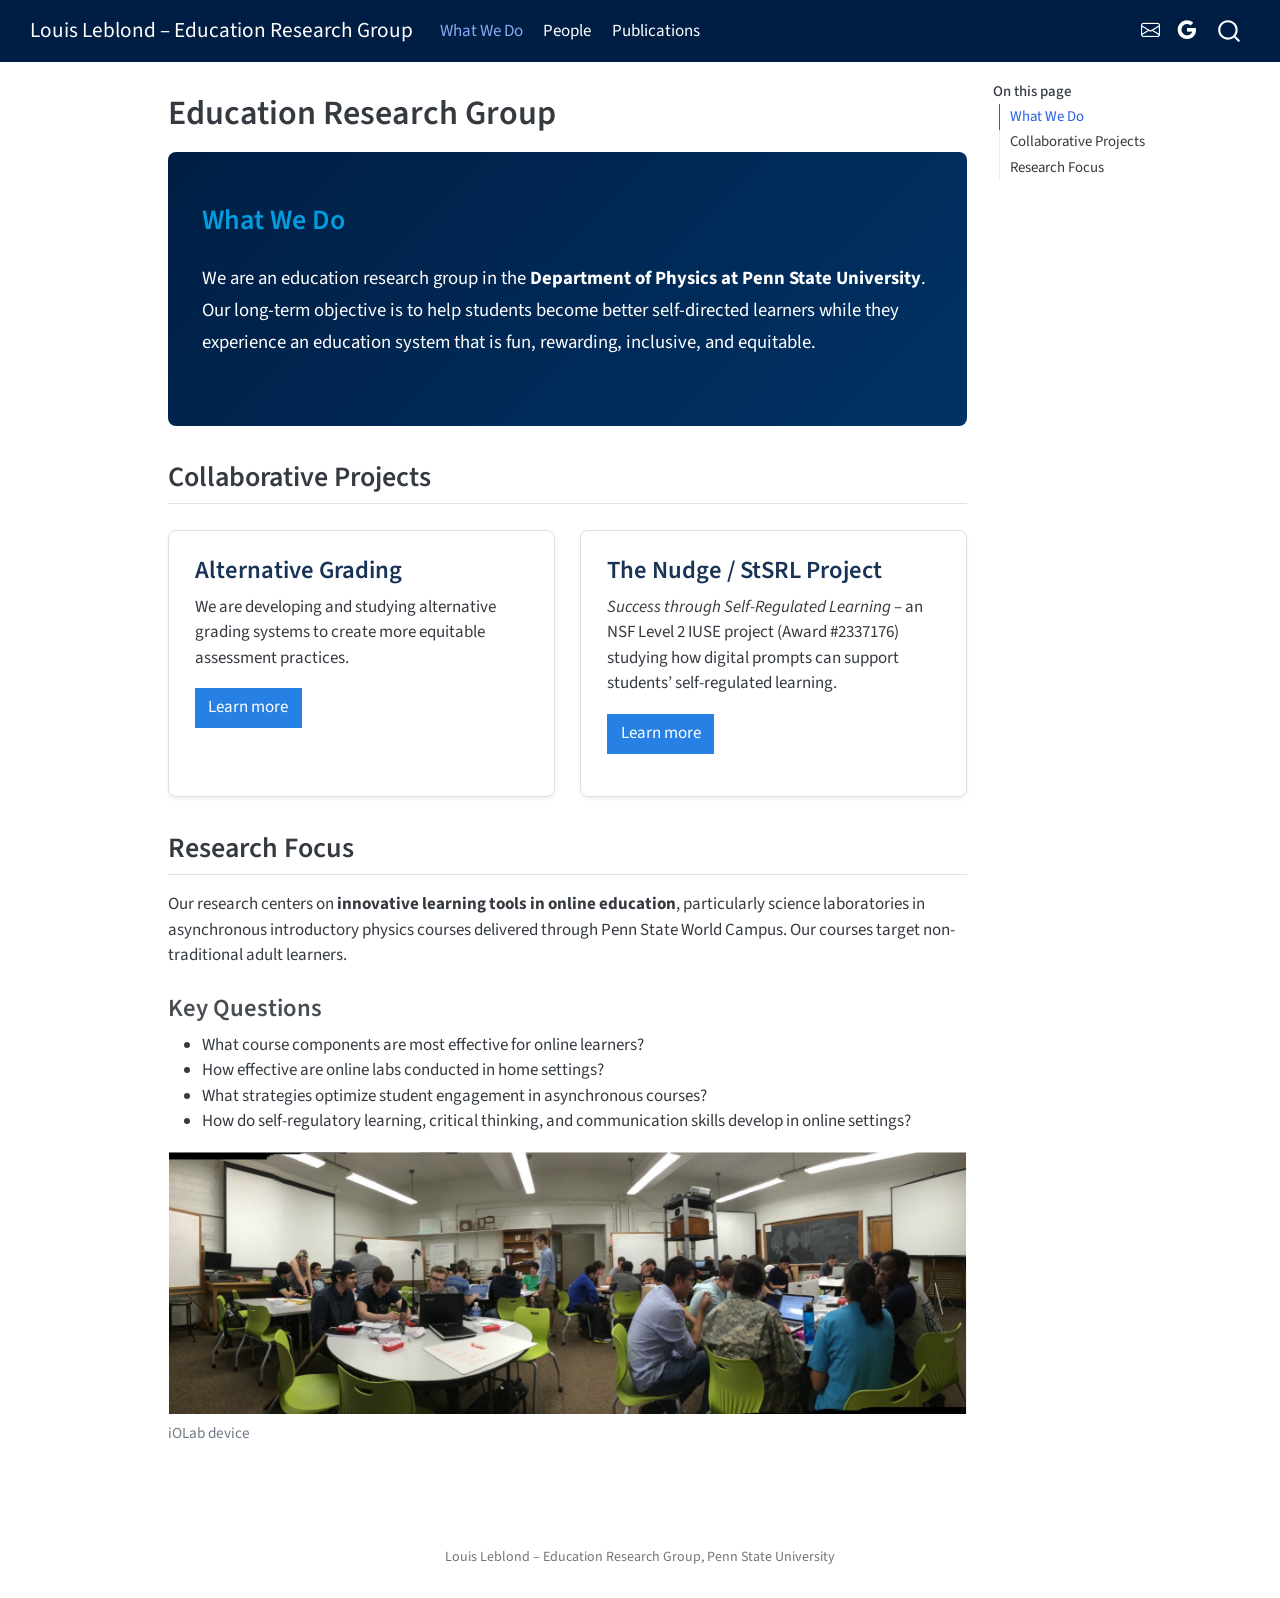
==== index.html @ f2ed0cea "Built site for gh-pages" ====
<!DOCTYPE html>
<html xmlns="http://www.w3.org/1999/xhtml" lang="en" xml:lang="en"><head>

<meta charset="utf-8">
<meta name="generator" content="quarto-1.9.38">

<meta name="viewport" content="width=device-width, initial-scale=1.0, user-scalable=yes">


<title>Louis Leblond – Education Research Group</title>
<style>
/* Default styles provided by pandoc.
** See https://pandoc.org/MANUAL.html#variables-for-html for config info.
*/
code{white-space: pre-wrap;}
span.smallcaps{font-variant: small-caps;}
div.columns{display: flex; gap: min(4vw, 1.5em);}
div.column{flex: auto; overflow-x: auto;}
div.hanging-indent{margin-left: 1.5em; text-indent: -1.5em;}
ul.task-list{list-style: none;}
ul.task-list li input[type="checkbox"] {
  width: 0.8em;
  margin: 0 0.8em 0.2em -1em; /* quarto-specific, see https://github.com/quarto-dev/quarto-cli/issues/4556 */ 
  vertical-align: middle;
}
</style>


<script src="site_libs/quarto-nav/quarto-nav.js"></script>
<script src="site_libs/quarto-nav/headroom.min.js"></script>
<script src="site_libs/clipboard/clipboard.min.js"></script>
<script src="site_libs/quarto-search/autocomplete.umd.js"></script>
<script src="site_libs/quarto-search/fuse.min.js"></script>
<script src="site_libs/quarto-search/quarto-search.js"></script>
<meta name="quarto:offset" content="./">
<script src="site_libs/quarto-html/quarto.js" type="module"></script>
<script src="site_libs/quarto-html/tabsets/tabsets.js" type="module"></script>
<script src="site_libs/quarto-html/popper.min.js"></script>
<script src="site_libs/quarto-html/tippy.umd.min.js"></script>
<script src="site_libs/quarto-html/anchor.min.js"></script>
<link href="site_libs/quarto-html/tippy.css" rel="stylesheet">
<link href="site_libs/quarto-html/quarto-syntax-highlighting-15634bcf2e68342d4ad2dfa704d543f6.css" rel="stylesheet" id="quarto-text-highlighting-styles">
<script src="site_libs/bootstrap/bootstrap.min.js"></script>
<link href="site_libs/bootstrap/bootstrap-icons.css" rel="stylesheet">
<link href="site_libs/bootstrap/bootstrap-d81e7e5f233e71a099a25832605e0fca.min.css" rel="stylesheet" append-hash="true" id="quarto-bootstrap" data-mode="light">
<script id="quarto-search-options" type="application/json">{
  "location": "navbar",
  "copy-button": false,
  "collapse-after": 3,
  "panel-placement": "end",
  "type": "overlay",
  "limit": 50,
  "keyboard-shortcut": [
    "f",
    "/",
    "s"
  ],
  "show-item-context": false,
  "language": {
    "search-no-results-text": "No results",
    "search-matching-documents-text": "matching documents",
    "search-copy-link-title": "Copy link to search",
    "search-hide-matches-text": "Hide additional matches",
    "search-more-match-text": "more match in this document",
    "search-more-matches-text": "more matches in this document",
    "search-clear-button-title": "Clear",
    "search-text-placeholder": "",
    "search-detached-cancel-button-title": "Cancel",
    "search-submit-button-title": "Submit",
    "search-label": "Search"
  }
}</script>


<link rel="stylesheet" href="styles.css">
</head>

<body class="nav-fixed quarto-light">

<div id="quarto-search-results"></div>
  <header id="quarto-header" class="headroom fixed-top">
    <nav class="navbar navbar-expand-lg " data-bs-theme="dark">
      <div class="navbar-container container-fluid">
      <div class="navbar-brand-container mx-auto">
    <a class="navbar-brand" href="./index.html">
    <span class="navbar-title">Louis Leblond – Education Research Group</span>
    </a>
  </div>
            <div id="quarto-search" class="" title="Search"></div>
          <button class="navbar-toggler" type="button" data-bs-toggle="collapse" data-bs-target="#navbarCollapse" aria-controls="navbarCollapse" role="menu" aria-expanded="false" aria-label="Toggle navigation" onclick="if (window.quartoToggleHeadroom) { window.quartoToggleHeadroom(); }">
  <span class="navbar-toggler-icon"></span>
</button>
          <div class="collapse navbar-collapse" id="navbarCollapse">
            <ul class="navbar-nav navbar-nav-scroll me-auto">
  <li class="nav-item">
    <a class="nav-link active" href="./index.html" aria-current="page"> 
<span class="menu-text">What We Do</span></a>
  </li>  
  <li class="nav-item">
    <a class="nav-link" href="./people.html"> 
<span class="menu-text">People</span></a>
  </li>  
  <li class="nav-item">
    <a class="nav-link" href="./publications.html"> 
<span class="menu-text">Publications</span></a>
  </li>  
</ul>
            <ul class="navbar-nav navbar-nav-scroll ms-auto">
  <li class="nav-item compact">
    <a class="nav-link" href="mailto:lul29@psu.edu"> <i class="bi bi-envelope" role="img" aria-label="Email">
</i> 
<span class="menu-text"></span></a>
  </li>  
  <li class="nav-item compact">
    <a class="nav-link" href="https://scholar.google.com/citations?user=bIXsdYYAAAAJ&amp;hl=en&amp;oi=ao"> <i class="bi bi-google" role="img" aria-label="Google Scholar">
</i> 
<span class="menu-text"></span></a>
  </li>  
</ul>
          </div> <!-- /navcollapse -->
            <div class="quarto-navbar-tools">
</div>
      </div> <!-- /container-fluid -->
    </nav>
</header>
<!-- content -->
<div id="quarto-content" class="quarto-container page-columns page-rows-contents page-layout-article page-navbar">
<!-- sidebar -->
<!-- margin-sidebar -->
    <div id="quarto-margin-sidebar" class="sidebar margin-sidebar">
        <nav id="TOC" role="doc-toc" class="toc-active">
    <h2 id="toc-title">On this page</h2>
   
  <ul>
  <li><a href="#what-we-do" id="toc-what-we-do" class="nav-link active" data-scroll-target="#what-we-do">What We Do</a></li>
  <li><a href="#collaborative-projects" id="toc-collaborative-projects" class="nav-link" data-scroll-target="#collaborative-projects">Collaborative Projects</a></li>
  <li><a href="#research-focus" id="toc-research-focus" class="nav-link" data-scroll-target="#research-focus">Research Focus</a>
  <ul class="collapse">
  <li><a href="#key-questions" id="toc-key-questions" class="nav-link" data-scroll-target="#key-questions">Key Questions</a></li>
  </ul></li>
  </ul>
</nav>
    </div>
<!-- main -->
<main class="content" id="quarto-document-content">

<header id="title-block-header" class="quarto-title-block default">
<div class="quarto-title">
<h1 class="title">Education Research Group</h1>
</div>



<div class="quarto-title-meta">

    
  
    
  </div>
  


</header>


<section id="what-we-do" class="level2 hero-section">
<h2 class="anchored" data-anchor-id="what-we-do">What We Do</h2>
<p>We are an education research group in the <strong>Department of Physics at Penn State University</strong>. Our long-term objective is to help students become better self-directed learners while they experience an education system that is fun, rewarding, inclusive, and equitable.</p>
</section>
<section id="collaborative-projects" class="level2">
<h2 class="anchored" data-anchor-id="collaborative-projects">Collaborative Projects</h2>
<div class="card-grid">
<section id="alternative-grading" class="level3 card">
<h3 class="anchored" data-anchor-id="alternative-grading">Alternative Grading</h3>
<p>We are developing and studying alternative grading systems to create more equitable assessment practices.</p>
<p><a href="https://sites.psu.edu/grade" class="btn btn-primary">Learn more</a></p>
</section>
<section id="the-nudge-stsrl-project" class="level3 card">
<h3 class="anchored" data-anchor-id="the-nudge-stsrl-project">The Nudge / StSRL Project</h3>
<p><em>Success through Self-Regulated Learning</em> – an NSF Level 2 IUSE project (Award #2337176) studying how digital prompts can support students’ self-regulated learning.</p>
<p><a href="https://sites.psu.edu/stsrl/" class="btn btn-primary">Learn more</a></p>
</section>
</div>
</section>
<section id="research-focus" class="level2">
<h2 class="anchored" data-anchor-id="research-focus">Research Focus</h2>
<p>Our research centers on <strong>innovative learning tools in online education</strong>, particularly science laboratories in asynchronous introductory physics courses delivered through Penn State World Campus. Our courses target non-traditional adult learners.</p>
<section id="key-questions" class="level3">
<h3 class="anchored" data-anchor-id="key-questions">Key Questions</h3>
<ul>
<li>What course components are most effective for online learners?</li>
<li>How effective are online labs conducted in home settings?</li>
<li>What strategies optimize student engagement in asynchronous courses?</li>
<li>How do self-regulatory learning, critical thinking, and communication skills develop in online settings?</li>
</ul>
<div class="quarto-figure quarto-figure-center">
<figure class="figure">
<p><img src="images/iolab.jpg" class="img-fluid figure-img"></p>
<figcaption>iOLab device</figcaption>
</figure>
</div>


</section>
</section>

</main> <!-- /main -->
<script id="quarto-html-after-body" type="application/javascript">
  window.document.addEventListener("DOMContentLoaded", function (event) {
    const icon = "";
    const anchorJS = new window.AnchorJS();
    anchorJS.options = {
      placement: 'right',
      icon: icon
    };
    anchorJS.add('.anchored');
    const isCodeAnnotation = (el) => {
      for (const clz of el.classList) {
        if (clz.startsWith('code-annotation-')) {                     
          return true;
        }
      }
      return false;
    }
    const onCopySuccess = function(e) {
      // button target
      const button = e.trigger;
      // don't keep focus
      button.blur();
      // flash "checked"
      button.classList.add('code-copy-button-checked');
      var currentTitle = button.getAttribute("title");
      button.setAttribute("title", "Copied!");
      let tooltip;
      if (window.bootstrap) {
        button.setAttribute("data-bs-toggle", "tooltip");
        button.setAttribute("data-bs-placement", "left");
        button.setAttribute("data-bs-title", "Copied!");
        tooltip = new bootstrap.Tooltip(button, 
          { trigger: "manual", 
            customClass: "code-copy-button-tooltip",
            offset: [0, -8]});
        tooltip.show();    
      }
      setTimeout(function() {
        if (tooltip) {
          tooltip.hide();
          button.removeAttribute("data-bs-title");
          button.removeAttribute("data-bs-toggle");
          button.removeAttribute("data-bs-placement");
        }
        button.setAttribute("title", currentTitle);
        button.classList.remove('code-copy-button-checked');
      }, 1000);
      // clear code selection
      e.clearSelection();
    }
    const getTextToCopy = function(trigger) {
      const outerScaffold = trigger.parentElement.cloneNode(true);
      const codeEl = outerScaffold.querySelector('code');
      for (const childEl of codeEl.children) {
        if (isCodeAnnotation(childEl)) {
          childEl.remove();
        }
      }
      return codeEl.innerText;
    }
    const clipboard = new window.ClipboardJS('.code-copy-button:not([data-in-quarto-modal])', {
      text: getTextToCopy
    });
    clipboard.on('success', onCopySuccess);
    if (window.document.getElementById('quarto-embedded-source-code-modal')) {
      const clipboardModal = new window.ClipboardJS('.code-copy-button[data-in-quarto-modal]', {
        text: getTextToCopy,
        container: window.document.getElementById('quarto-embedded-source-code-modal')
      });
      clipboardModal.on('success', onCopySuccess);
    }
      var localhostRegex = new RegExp(/^(?:http|https):\/\/localhost\:?[0-9]*\//);
      var mailtoRegex = new RegExp(/^mailto:/);
        var filterRegex = new RegExp("https:\/\/lul29\.github\.io\/");
      var isInternal = (href) => {
          return filterRegex.test(href) || localhostRegex.test(href) || mailtoRegex.test(href);
      }
      // Inspect non-navigation links and adorn them if external
     var links = window.document.querySelectorAll('a[href]:not(.nav-link):not(.navbar-brand):not(.toc-action):not(.sidebar-link):not(.sidebar-item-toggle):not(.pagination-link):not(.no-external):not([aria-hidden]):not(.dropdown-item):not(.quarto-navigation-tool):not(.about-link)');
      for (var i=0; i<links.length; i++) {
        const link = links[i];
        if (!isInternal(link.href)) {
          // undo the damage that might have been done by quarto-nav.js in the case of
          // links that we want to consider external
          if (link.dataset.originalHref !== undefined) {
            link.href = link.dataset.originalHref;
          }
        }
      }
    function tippyHover(el, contentFn, onTriggerFn, onUntriggerFn) {
      const config = {
        allowHTML: true,
        maxWidth: 500,
        delay: 100,
        arrow: false,
        appendTo: function(el) {
            return el.parentElement;
        },
        interactive: true,
        interactiveBorder: 10,
        theme: 'quarto',
        placement: 'bottom-start',
      };
      if (contentFn) {
        config.content = contentFn;
      }
      if (onTriggerFn) {
        config.onTrigger = onTriggerFn;
      }
      if (onUntriggerFn) {
        config.onUntrigger = onUntriggerFn;
      }
      window.tippy(el, config); 
    }
    const noterefs = window.document.querySelectorAll('a[role="doc-noteref"]');
    for (var i=0; i<noterefs.length; i++) {
      const ref = noterefs[i];
      tippyHover(ref, function() {
        // use id or data attribute instead here
        let href = ref.getAttribute('data-footnote-href') || ref.getAttribute('href');
        try { href = new URL(href).hash; } catch {}
        const id = href.replace(/^#\/?/, "");
        const note = window.document.getElementById(id);
        if (note) {
          return note.innerHTML;
        } else {
          return "";
        }
      });
    }
    const xrefs = window.document.querySelectorAll('a.quarto-xref');
    const processXRef = (id, note) => {
      // Strip column container classes
      const stripColumnClz = (el) => {
        el.classList.remove("page-full", "page-columns");
        if (el.children) {
          for (const child of el.children) {
            stripColumnClz(child);
          }
        }
      }
      stripColumnClz(note)
      if (id === null || id.startsWith('sec-')) {
        // Special case sections, only their first couple elements
        const container = document.createElement("div");
        if (note.children && note.children.length > 2) {
          container.appendChild(note.children[0].cloneNode(true));
          for (let i = 1; i < note.children.length; i++) {
            const child = note.children[i];
            if (child.tagName === "P" && child.innerText === "") {
              continue;
            } else {
              container.appendChild(child.cloneNode(true));
              break;
            }
          }
          if (window.Quarto?.typesetMath) {
            window.Quarto.typesetMath(container);
          }
          return container.innerHTML
        } else {
          if (window.Quarto?.typesetMath) {
            window.Quarto.typesetMath(note);
          }
          return note.innerHTML;
        }
      } else {
        // Remove any anchor links if they are present
        const anchorLink = note.querySelector('a.anchorjs-link');
        if (anchorLink) {
          anchorLink.remove();
        }
        if (window.Quarto?.typesetMath) {
          window.Quarto.typesetMath(note);
        }
        if (note.classList.contains("callout")) {
          return note.outerHTML;
        } else {
          return note.innerHTML;
        }
      }
    }
    for (var i=0; i<xrefs.length; i++) {
      const xref = xrefs[i];
      tippyHover(xref, undefined, function(instance) {
        instance.disable();
        let url = xref.getAttribute('href');
        let hash = undefined; 
        if (url.startsWith('#')) {
          hash = url;
        } else {
          try { hash = new URL(url).hash; } catch {}
        }
        if (hash) {
          const id = hash.replace(/^#\/?/, "");
          const note = window.document.getElementById(id);
          if (note !== null) {
            try {
              const html = processXRef(id, note.cloneNode(true));
              instance.setContent(html);
            } finally {
              instance.enable();
              instance.show();
            }
          } else {
            // See if we can fetch this
            fetch(url.split('#')[0])
            .then(res => res.text())
            .then(html => {
              const parser = new DOMParser();
              const htmlDoc = parser.parseFromString(html, "text/html");
              const note = htmlDoc.getElementById(id);
              if (note !== null) {
                const html = processXRef(id, note);
                instance.setContent(html);
              } 
            }).finally(() => {
              instance.enable();
              instance.show();
            });
          }
        } else {
          // See if we can fetch a full url (with no hash to target)
          // This is a special case and we should probably do some content thinning / targeting
          fetch(url)
          .then(res => res.text())
          .then(html => {
            const parser = new DOMParser();
            const htmlDoc = parser.parseFromString(html, "text/html");
            const note = htmlDoc.querySelector('main.content');
            if (note !== null) {
              // This should only happen for chapter cross references
              // (since there is no id in the URL)
              // remove the first header
              if (note.children.length > 0 && note.children[0].tagName === "HEADER") {
                note.children[0].remove();
              }
              const html = processXRef(null, note);
              instance.setContent(html);
            } 
          }).finally(() => {
            instance.enable();
            instance.show();
          });
        }
      }, function(instance) {
      });
    }
        let selectedAnnoteEl;
        const selectorForAnnotation = ( cell, annotation) => {
          let cellAttr = 'data-code-cell="' + cell + '"';
          let lineAttr = 'data-code-annotation="' +  annotation + '"';
          const selector = 'span[' + cellAttr + '][' + lineAttr + ']';
          return selector;
        }
        const selectCodeLines = (annoteEl) => {
          const doc = window.document;
          const targetCell = annoteEl.getAttribute("data-target-cell");
          const targetAnnotation = annoteEl.getAttribute("data-target-annotation");
          const annoteSpan = window.document.querySelector(selectorForAnnotation(targetCell, targetAnnotation));
          const lines = annoteSpan.getAttribute("data-code-lines").split(",");
          const lineIds = lines.map((line) => {
            return targetCell + "-" + line;
          })
          let top = null;
          let height = null;
          let parent = null;
          if (lineIds.length > 0) {
              //compute the position of the single el (top and bottom and make a div)
              const el = window.document.getElementById(lineIds[0]);
              top = el.offsetTop;
              height = el.offsetHeight;
              parent = el.parentElement.parentElement;
            if (lineIds.length > 1) {
              const lastEl = window.document.getElementById(lineIds[lineIds.length - 1]);
              const bottom = lastEl.offsetTop + lastEl.offsetHeight;
              height = bottom - top;
            }
            if (top !== null && height !== null && parent !== null) {
              // cook up a div (if necessary) and position it 
              let div = window.document.getElementById("code-annotation-line-highlight");
              if (div === null) {
                div = window.document.createElement("div");
                div.setAttribute("id", "code-annotation-line-highlight");
                div.style.position = 'absolute';
                parent.appendChild(div);
              }
              div.style.top = top - 2 + "px";
              div.style.height = height + 4 + "px";
              div.style.left = 0;
              let gutterDiv = window.document.getElementById("code-annotation-line-highlight-gutter");
              if (gutterDiv === null) {
                gutterDiv = window.document.createElement("div");
                gutterDiv.setAttribute("id", "code-annotation-line-highlight-gutter");
                gutterDiv.style.position = 'absolute';
                const codeCell = window.document.getElementById(targetCell);
                const gutter = codeCell.querySelector('.code-annotation-gutter');
                gutter.appendChild(gutterDiv);
              }
              gutterDiv.style.top = top - 2 + "px";
              gutterDiv.style.height = height + 4 + "px";
            }
            selectedAnnoteEl = annoteEl;
          }
        };
        const unselectCodeLines = () => {
          const elementsIds = ["code-annotation-line-highlight", "code-annotation-line-highlight-gutter"];
          elementsIds.forEach((elId) => {
            const div = window.document.getElementById(elId);
            if (div) {
              div.remove();
            }
          });
          selectedAnnoteEl = undefined;
        };
          // Handle positioning of the toggle
      window.addEventListener(
        "resize",
        throttle(() => {
          elRect = undefined;
          if (selectedAnnoteEl) {
            selectCodeLines(selectedAnnoteEl);
          }
        }, 10)
      );
      function throttle(fn, ms) {
      let throttle = false;
      let timer;
        return (...args) => {
          if(!throttle) { // first call gets through
              fn.apply(this, args);
              throttle = true;
          } else { // all the others get throttled
              if(timer) clearTimeout(timer); // cancel #2
              timer = setTimeout(() => {
                fn.apply(this, args);
                timer = throttle = false;
              }, ms);
          }
        };
      }
        // Attach click handler to the DT
        const annoteDls = window.document.querySelectorAll('dt[data-target-cell]');
        for (const annoteDlNode of annoteDls) {
          annoteDlNode.addEventListener('click', (event) => {
            const clickedEl = event.target;
            if (clickedEl !== selectedAnnoteEl) {
              unselectCodeLines();
              const activeEl = window.document.querySelector('dt[data-target-cell].code-annotation-active');
              if (activeEl) {
                activeEl.classList.remove('code-annotation-active');
              }
              selectCodeLines(clickedEl);
              clickedEl.classList.add('code-annotation-active');
            } else {
              // Unselect the line
              unselectCodeLines();
              clickedEl.classList.remove('code-annotation-active');
            }
          });
        }
    const findCites = (el) => {
      const parentEl = el.parentElement;
      if (parentEl) {
        const cites = parentEl.dataset.cites;
        if (cites) {
          return {
            el,
            cites: cites.split(' ')
          };
        } else {
          return findCites(el.parentElement)
        }
      } else {
        return undefined;
      }
    };
    var bibliorefs = window.document.querySelectorAll('a[role="doc-biblioref"]');
    for (var i=0; i<bibliorefs.length; i++) {
      const ref = bibliorefs[i];
      const citeInfo = findCites(ref);
      if (citeInfo) {
        tippyHover(citeInfo.el, function() {
          var popup = window.document.createElement('div');
          citeInfo.cites.forEach(function(cite) {
            var citeDiv = window.document.createElement('div');
            citeDiv.classList.add('hanging-indent');
            citeDiv.classList.add('csl-entry');
            var biblioDiv = window.document.getElementById('ref-' + cite);
            if (biblioDiv) {
              citeDiv.innerHTML = biblioDiv.innerHTML;
            }
            popup.appendChild(citeDiv);
          });
          return popup.innerHTML;
        });
      }
    }
  });
  </script>
</div> <!-- /content -->
<footer class="footer">
  <div class="nav-footer">
    <div class="nav-footer-left">
      &nbsp;
    </div>   
    <div class="nav-footer-center">
<p>Louis Leblond – Education Research Group, Penn State University</p>
</div>
    <div class="nav-footer-right">
      &nbsp;
    </div>
  </div>
</footer>




</body></html>
---- site_libs/quarto-html/tippy.css ----
.tippy-box[data-animation=fade][data-state=hidden]{opacity:0}[data-tippy-root]{max-width:calc(100vw - 10px)}.tippy-box{position:relative;background-color:#333;color:#fff;border-radius:4px;font-size:14px;line-height:1.4;white-space:normal;outline:0;transition-property:transform,visibility,opacity}.tippy-box[data-placement^=top]>.tippy-arrow{bottom:0}.tippy-box[data-placement^=top]>.tippy-arrow:before{bottom:-7px;left:0;border-width:8px 8px 0;border-top-color:initial;transform-origin:center top}.tippy-box[data-placement^=bottom]>.tippy-arrow{top:0}.tippy-box[data-placement^=bottom]>.tippy-arrow:before{top:-7px;left:0;border-width:0 8px 8px;border-bottom-color:initial;transform-origin:center bottom}.tippy-box[data-placement^=left]>.tippy-arrow{right:0}.tippy-box[data-placement^=left]>.tippy-arrow:before{border-width:8px 0 8px 8px;border-left-color:initial;right:-7px;transform-origin:center left}.tippy-box[data-placement^=right]>.tippy-arrow{left:0}.tippy-box[data-placement^=right]>.tippy-arrow:before{left:-7px;border-width:8px 8px 8px 0;border-right-color:initial;transform-origin:center right}.tippy-box[data-inertia][data-state=visible]{transition-timing-function:cubic-bezier(.54,1.5,.38,1.11)}.tippy-arrow{width:16px;height:16px;color:#333}.tippy-arrow:before{content:"";position:absolute;border-color:transparent;border-style:solid}.tippy-content{position:relative;padding:5px 9px;z-index:1}
---- site_libs/quarto-html/quarto-syntax-highlighting-15634bcf2e68342d4ad2dfa704d543f6.css ----
/* quarto syntax highlight colors */
:root {
  --quarto-hl-ot-color: #003B4F;
  --quarto-hl-at-color: #657422;
  --quarto-hl-ss-color: #20794D;
  --quarto-hl-an-color: #5E5E5E;
  --quarto-hl-fu-color: #4758AB;
  --quarto-hl-st-color: #20794D;
  --quarto-hl-cf-color: #003B4F;
  --quarto-hl-op-color: #5E5E5E;
  --quarto-hl-er-color: #AD0000;
  --quarto-hl-bn-color: #AD0000;
  --quarto-hl-al-color: #AD0000;
  --quarto-hl-va-color: #111111;
  --quarto-hl-bu-color: inherit;
  --quarto-hl-ex-color: inherit;
  --quarto-hl-pp-color: #AD0000;
  --quarto-hl-in-color: #5E5E5E;
  --quarto-hl-vs-color: #20794D;
  --quarto-hl-wa-color: #5E5E5E;
  --quarto-hl-do-color: #5E5E5E;
  --quarto-hl-im-color: #00769E;
  --quarto-hl-ch-color: #20794D;
  --quarto-hl-dt-color: #AD0000;
  --quarto-hl-fl-color: #AD0000;
  --quarto-hl-co-color: #5E5E5E;
  --quarto-hl-cv-color: #5E5E5E;
  --quarto-hl-cn-color: #8f5902;
  --quarto-hl-sc-color: #5E5E5E;
  --quarto-hl-dv-color: #AD0000;
  --quarto-hl-kw-color: #003B4F;
}

/* other quarto variables */
:root {
  --quarto-font-monospace: SFMono-Regular, Menlo, Monaco, Consolas, "Liberation Mono", "Courier New", monospace;
}

/* syntax highlight based on Pandoc's rules */
pre > code.sourceCode > span {
  color: #003B4F;
}

code.sourceCode > span {
  color: #003B4F;
}

div.sourceCode,
div.sourceCode pre.sourceCode {
  color: #003B4F;
}

/* Normal */
code span {
  color: #003B4F;
}

/* Alert */
code span.al {
  color: #AD0000;
  font-style: inherit;
}

/* Annotation */
code span.an {
  color: #5E5E5E;
  font-style: inherit;
}

/* Attribute */
code span.at {
  color: #657422;
  font-style: inherit;
}

/* BaseN */
code span.bn {
  color: #AD0000;
  font-style: inherit;
}

/* BuiltIn */
code span.bu {
  font-style: inherit;
}

/* ControlFlow */
code span.cf {
  color: #003B4F;
  font-weight: bold;
  font-style: inherit;
}

/* Char */
code span.ch {
  color: #20794D;
  font-style: inherit;
}

/* Constant */
code span.cn {
  color: #8f5902;
  font-style: inherit;
}

/* Comment */
code span.co {
  color: #5E5E5E;
  font-style: inherit;
}

/* CommentVar */
code span.cv {
  color: #5E5E5E;
  font-style: italic;
}

/* Documentation */
code span.do {
  color: #5E5E5E;
  font-style: italic;
}

/* DataType */
code span.dt {
  color: #AD0000;
  font-style: inherit;
}

/* DecVal */
code span.dv {
  color: #AD0000;
  font-style: inherit;
}

/* Error */
code span.er {
  color: #AD0000;
  font-style: inherit;
}

/* Extension */
code span.ex {
  font-style: inherit;
}

/* Float */
code span.fl {
  color: #AD0000;
  font-style: inherit;
}

/* Function */
code span.fu {
  color: #4758AB;
  font-style: inherit;
}

/* Import */
code span.im {
  color: #00769E;
  font-style: inherit;
}

/* Information */
code span.in {
  color: #5E5E5E;
  font-style: inherit;
}

/* Keyword */
code span.kw {
  color: #003B4F;
  font-weight: bold;
  font-style: inherit;
}

/* Operator */
code span.op {
  color: #5E5E5E;
  font-style: inherit;
}

/* Other */
code span.ot {
  color: #003B4F;
  font-style: inherit;
}

/* Preprocessor */
code span.pp {
  color: #AD0000;
  font-style: inherit;
}

/* SpecialChar */
code span.sc {
  color: #5E5E5E;
  font-style: inherit;
}

/* SpecialString */
code span.ss {
  color: #20794D;
  font-style: inherit;
}

/* String */
code span.st {
  color: #20794D;
  font-style: inherit;
}

/* Variable */
code span.va {
  color: #111111;
  font-style: inherit;
}

/* VerbatimString */
code span.vs {
  color: #20794D;
  font-style: inherit;
}

/* Warning */
code span.wa {
  color: #5E5E5E;
  font-style: italic;
}

.prevent-inlining {
  content: "</";
}

/*# sourceMappingURL=f23921c56f73e400b49028c9186a1aa0.css.map */
---- styles.css ----
/* Penn State brand colors */
:root {
  --psu-blue: #001E44;
  --psu-light-blue: #009CDE;
  --psu-white: #FFFFFF;
  --psu-light-gray: #F5F5F5;
}

/* Hero section on homepage */
.hero-section {
  background: linear-gradient(135deg, var(--psu-blue) 0%, #003366 100%);
  color: var(--psu-white);
  padding: 3rem 2rem;
  border-radius: 8px;
  margin-bottom: 2rem;
}

.hero-section h2 {
  color: var(--psu-light-blue);
  border-bottom: none;
  margin-top: 0;
}

.hero-section p {
  font-size: 1.1rem;
  line-height: 1.7;
}

/* Card layout for research areas and people */
.card-grid {
  display: grid;
  grid-template-columns: repeat(auto-fit, minmax(300px, 1fr));
  gap: 1.5rem;
  margin: 1.5rem 0;
}

.card {
  background: var(--psu-white);
  border: 1px solid #e0e0e0;
  border-radius: 8px;
  padding: 1.5rem;
  box-shadow: 0 2px 4px rgba(0,0,0,0.06);
  transition: box-shadow 0.2s ease;
}

.card:hover {
  box-shadow: 0 4px 12px rgba(0,0,0,0.1);
}

.card h3 {
  color: var(--psu-blue);
  margin-top: 0;
}

/* People cards */
.person-card {
  display: flex;
  gap: 1.5rem;
  align-items: flex-start;
  background: var(--psu-white);
  border: 1px solid #e0e0e0;
  border-radius: 8px;
  padding: 1.5rem;
  margin-bottom: 1rem;
  box-shadow: 0 2px 4px rgba(0,0,0,0.06);
}

/* Quarto wraps standalone images in a centered <figure> and turns the alt
   text into a <figcaption>. Neutralize that wrapper inside person cards so the
   photo behaves as a simple flex child, and hide the auto-generated caption. */
.person-card .quarto-figure,
.person-card figure,
.person-card figure > p {
  margin: 0;
  flex-shrink: 0;
}

.person-card figcaption {
  display: none;
}

.person-card img {
  width: 120px !important;
  height: 120px !important;
  max-width: none;
  border-radius: 50%;
  object-fit: cover;
  flex-shrink: 0;
}

.person-card .person-info h3 {
  margin-top: 0;
  color: var(--psu-blue);
}

.person-card .person-info p {
  margin: 0.3rem 0;
}

/* Publication list styling */
.pub-entry {
  padding: 1rem 0;
  border-bottom: 1px solid #eee;
}

.pub-entry:last-child {
  border-bottom: none;
}

.pub-entry .pub-title {
  font-weight: 600;
  color: var(--psu-blue);
}

.pub-entry .pub-authors {
  color: #555;
  font-size: 0.95rem;
}

.pub-entry .pub-venue {
  font-style: italic;
  color: #777;
}

/* Lab tables */
.lab-table {
  width: 100%;
}

.lab-table th {
  background: var(--psu-blue);
  color: var(--psu-white);
  padding: 0.75rem;
}

.lab-table td {
  padding: 0.75rem;
  border-bottom: 1px solid #eee;
}

.lab-table tr:hover {
  background: var(--psu-light-gray);
}

/* Responsive adjustments */
@media (max-width: 600px) {
  .person-card {
    flex-direction: column;
    align-items: center;
    text-align: center;
  }
}
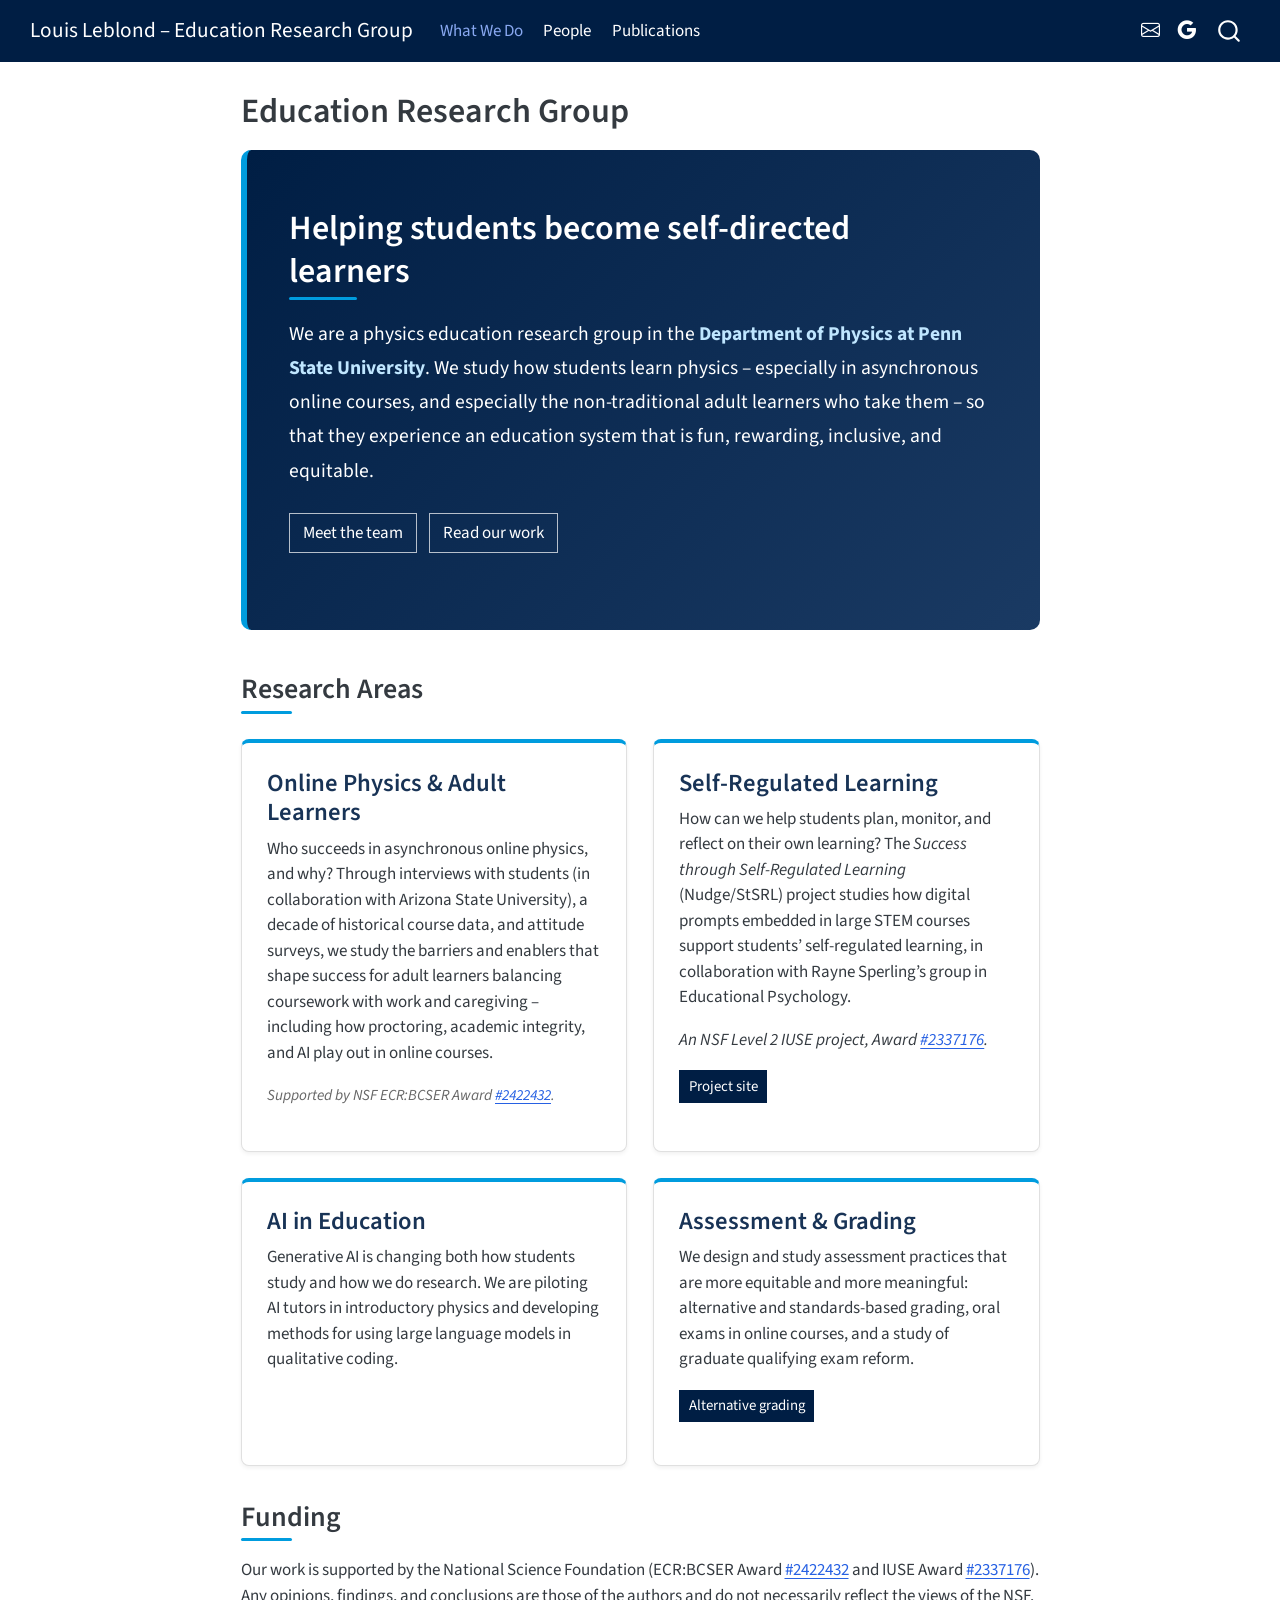
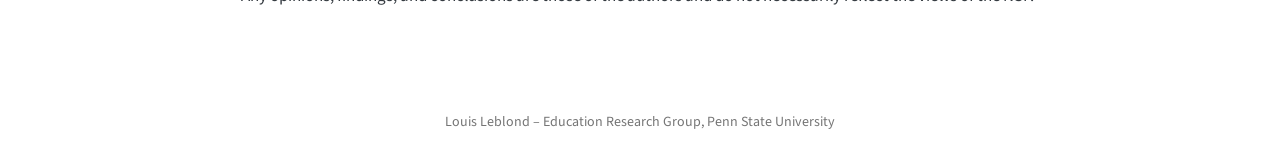
==== commit c5744452: "Publish site" ====
--- a/index.html
+++ b/index.html
@@ -2,7 +2,7 @@
 <html xmlns="http://www.w3.org/1999/xhtml" lang="en" xml:lang="en"><head>
 
 <meta charset="utf-8">
-<meta name="generator" content="quarto-1.9.38">
+<meta name="generator" content="quarto-1.10.18">
 
 <meta name="viewport" content="width=device-width, initial-scale=1.0, user-scalable=yes">
 
@@ -12,10 +12,13 @@
 /* Default styles provided by pandoc.
 ** See https://pandoc.org/MANUAL.html#variables-for-html for config info.
 */
-code{white-space: pre-wrap;}
 span.smallcaps{font-variant: small-caps;}
-div.columns{display: flex; gap: min(4vw, 1.5em);}
-div.column{flex: auto; overflow-x: auto;}
+div.columns{display: flex; gap: 1.5em;}
+div.column{flex: auto;}
+@media screen {
+div.columns{gap: min(4vw, 1.5em);}
+div.column{overflow-x: auto;}
+}
 div.hanging-indent{margin-left: 1.5em; text-indent: -1.5em;}
 ul.task-list{list-style: none;}
 ul.task-list li input[type="checkbox"] {
@@ -39,10 +42,10 @@
 <script src="site_libs/quarto-html/tippy.umd.min.js"></script>
 <script src="site_libs/quarto-html/anchor.min.js"></script>
 <link href="site_libs/quarto-html/tippy.css" rel="stylesheet">
-<link href="site_libs/quarto-html/quarto-syntax-highlighting-15634bcf2e68342d4ad2dfa704d543f6.css" rel="stylesheet" id="quarto-text-highlighting-styles">
+<link href="site_libs/quarto-html/quarto-syntax-highlighting-64a204ab8560d761af7679ceaba22944.css" rel="stylesheet" id="quarto-text-highlighting-styles">
 <script src="site_libs/bootstrap/bootstrap.min.js"></script>
 <link href="site_libs/bootstrap/bootstrap-icons.css" rel="stylesheet">
-<link href="site_libs/bootstrap/bootstrap-d81e7e5f233e71a099a25832605e0fca.min.css" rel="stylesheet" append-hash="true" id="quarto-bootstrap" data-mode="light">
+<link href="site_libs/bootstrap/bootstrap-23dbf0f7964f2a968210c3f051382db4.min.css" rel="stylesheet" append-hash="true" id="quarto-bootstrap" data-mode="light">
 <script id="quarto-search-options" type="application/json">{
   "location": "navbar",
   "copy-button": false,
@@ -75,7 +78,7 @@
 <link rel="stylesheet" href="styles.css">
 </head>
 
-<body class="nav-fixed quarto-light">
+<body class="nav-fixed fullcontent quarto-light">
 
 <div id="quarto-search-results"></div>
   <header id="quarto-header" class="headroom fixed-top">
@@ -112,7 +115,7 @@
 <span class="menu-text"></span></a>
   </li>  
   <li class="nav-item compact">
-    <a class="nav-link" href="https://scholar.google.com/citations?user=bIXsdYYAAAAJ&amp;hl=en&amp;oi=ao"> <i class="bi bi-google" role="img" aria-label="Google Scholar">
+    <a class="nav-link" href="https://scholar.google.com/citations?hl=en&amp;user=bIXsdYYAAAAJ&amp;view_op=list_works&amp;sortby=pubdate"> <i class="bi bi-google" role="img" aria-label="Google Scholar">
 </i> 
 <span class="menu-text"></span></a>
   </li>  
@@ -127,20 +130,7 @@
 <div id="quarto-content" class="quarto-container page-columns page-rows-contents page-layout-article page-navbar">
 <!-- sidebar -->
 <!-- margin-sidebar -->
-    <div id="quarto-margin-sidebar" class="sidebar margin-sidebar">
-        <nav id="TOC" role="doc-toc" class="toc-active">
-    <h2 id="toc-title">On this page</h2>
-   
-  <ul>
-  <li><a href="#what-we-do" id="toc-what-we-do" class="nav-link active" data-scroll-target="#what-we-do">What We Do</a></li>
-  <li><a href="#collaborative-projects" id="toc-collaborative-projects" class="nav-link" data-scroll-target="#collaborative-projects">Collaborative Projects</a></li>
-  <li><a href="#research-focus" id="toc-research-focus" class="nav-link" data-scroll-target="#research-focus">Research Focus</a>
-  <ul class="collapse">
-  <li><a href="#key-questions" id="toc-key-questions" class="nav-link" data-scroll-target="#key-questions">Key Questions</a></li>
-  </ul></li>
-  </ul>
-</nav>
-    </div>
+    
 <!-- main -->
 <main class="content" id="quarto-document-content">
 
@@ -163,45 +153,41 @@
 </header>
 
 
-<section id="what-we-do" class="level2 hero-section">
-<h2 class="anchored" data-anchor-id="what-we-do">What We Do</h2>
-<p>We are an education research group in the <strong>Department of Physics at Penn State University</strong>. Our long-term objective is to help students become better self-directed learners while they experience an education system that is fun, rewarding, inclusive, and equitable.</p>
+<section id="helping-students-become-self-directed-learners" class="level2 hero-section">
+<h2 class="anchored" data-anchor-id="helping-students-become-self-directed-learners">Helping students become self-directed learners</h2>
+<p>We are a physics education research group in the <strong>Department of Physics at Penn State University</strong>. We study how students learn physics – especially in asynchronous online courses, and especially the non-traditional adult learners who take them – so that they experience an education system that is fun, rewarding, inclusive, and equitable.</p>
+<p><a href="./people.html" class="btn hero-btn">Meet the team</a> <a href="./publications.html" class="btn hero-btn">Read our work</a></p>
 </section>
-<section id="collaborative-projects" class="level2">
-<h2 class="anchored" data-anchor-id="collaborative-projects">Collaborative Projects</h2>
+<section id="research-areas" class="level2">
+<h2 class="anchored" data-anchor-id="research-areas">Research Areas</h2>
 <div class="card-grid">
-<section id="alternative-grading" class="level3 card">
-<h3 class="anchored" data-anchor-id="alternative-grading">Alternative Grading</h3>
-<p>We are developing and studying alternative grading systems to create more equitable assessment practices.</p>
-<p><a href="https://sites.psu.edu/grade" class="btn btn-primary">Learn more</a></p>
+<section id="online-physics-adult-learners" class="level3 card">
+<h3 class="anchored" data-anchor-id="online-physics-adult-learners">Online Physics &amp; Adult Learners</h3>
+<p>Who succeeds in asynchronous online physics, and why? Through interviews with students (in collaboration with Arizona State University), a decade of historical course data, and attitude surveys, we study the barriers and enablers that shape success for adult learners balancing coursework with work and caregiving – including how proctoring, academic integrity, and AI play out in online courses.</p>
+<p><em>Supported by NSF ECR:BCSER Award <a href="https://www.nsf.gov/awardsearch/show-award/?AWD_ID=2422432">#2422432</a>.</em></p>
 </section>
-<section id="the-nudge-stsrl-project" class="level3 card">
-<h3 class="anchored" data-anchor-id="the-nudge-stsrl-project">The Nudge / StSRL Project</h3>
-<p><em>Success through Self-Regulated Learning</em> – an NSF Level 2 IUSE project (Award #2337176) studying how digital prompts can support students’ self-regulated learning.</p>
-<p><a href="https://sites.psu.edu/stsrl/" class="btn btn-primary">Learn more</a></p>
+<section id="self-regulated-learning" class="level3 card">
+<h3 class="anchored" data-anchor-id="self-regulated-learning">Self-Regulated Learning</h3>
+<p>How can we help students plan, monitor, and reflect on their own learning? The <em>Success through Self-Regulated Learning</em> (Nudge/StSRL) project studies how digital prompts embedded in large STEM courses support students’ self-regulated learning, in collaboration with Rayne Sperling’s group in Educational Psychology.</p>
+<p><em>An NSF Level 2 IUSE project, Award <a href="https://www.nsf.gov/awardsearch/show-award/?AWD_ID=2337176">#2337176</a>.</em></p>
+<p><a href="https://sites.psu.edu/stsrl/" class="btn btn-primary btn-sm">Project site</a></p>
+</section>
+<section id="ai-in-education" class="level3 card">
+<h3 class="anchored" data-anchor-id="ai-in-education">AI in Education</h3>
+<p>Generative AI is changing both how students study and how we do research. We are piloting AI tutors in introductory physics and developing methods for using large language models in qualitative coding.</p>
+</section>
+<section id="assessment-grading" class="level3 card">
+<h3 class="anchored" data-anchor-id="assessment-grading">Assessment &amp; Grading</h3>
+<p>We design and study assessment practices that are more equitable and more meaningful: alternative and standards-based grading, oral exams in online courses, and a study of graduate qualifying exam reform.</p>
+<p><a href="https://sites.psu.edu/grade" class="btn btn-primary btn-sm">Alternative grading</a></p>
 </section>
 </div>
 </section>
-<section id="research-focus" class="level2">
-<h2 class="anchored" data-anchor-id="research-focus">Research Focus</h2>
-<p>Our research centers on <strong>innovative learning tools in online education</strong>, particularly science laboratories in asynchronous introductory physics courses delivered through Penn State World Campus. Our courses target non-traditional adult learners.</p>
-<section id="key-questions" class="level3">
-<h3 class="anchored" data-anchor-id="key-questions">Key Questions</h3>
-<ul>
-<li>What course components are most effective for online learners?</li>
-<li>How effective are online labs conducted in home settings?</li>
-<li>What strategies optimize student engagement in asynchronous courses?</li>
-<li>How do self-regulatory learning, critical thinking, and communication skills develop in online settings?</li>
-</ul>
-<div class="quarto-figure quarto-figure-center">
-<figure class="figure">
-<p><img src="images/iolab.jpg" class="img-fluid figure-img"></p>
-<figcaption>iOLab device</figcaption>
-</figure>
-</div>
-
-
-</section>
+<section id="funding" class="level2">
+<h2 class="anchored" data-anchor-id="funding">Funding</h2>
+<p>Our work is supported by the National Science Foundation (ECR:BCSER Award <a href="https://www.nsf.gov/awardsearch/show-award/?AWD_ID=2422432">#2422432</a> and IUSE Award <a href="https://www.nsf.gov/awardsearch/show-award/?AWD_ID=2337176">#2337176</a>). Any opinions, findings, and conclusions are those of the authors and do not necessarily reflect the views of the NSF.</p>
+
+
 </section>
 
 </main> <!-- /main -->
--- a/site_libs/quarto-html/quarto-syntax-highlighting-64a204ab8560d761af7679ceaba22944.css
+++ b/site_libs/quarto-html/quarto-syntax-highlighting-64a204ab8560d761af7679ceaba22944.css
@@ -0,0 +1,236 @@
+/* quarto syntax highlight colors */
+:root {
+  --quarto-hl-ot-color: #003B4F;
+  --quarto-hl-at-color: #657422;
+  --quarto-hl-ss-color: #20794D;
+  --quarto-hl-an-color: #5E5E5E;
+  --quarto-hl-fu-color: #4758AB;
+  --quarto-hl-st-color: #20794D;
+  --quarto-hl-cf-color: #003B4F;
+  --quarto-hl-op-color: #5E5E5E;
+  --quarto-hl-er-color: #AD0000;
+  --quarto-hl-bn-color: #AD0000;
+  --quarto-hl-al-color: #AD0000;
+  --quarto-hl-va-color: #111111;
+  --quarto-hl-bu-color: inherit;
+  --quarto-hl-ex-color: inherit;
+  --quarto-hl-pp-color: #AD0000;
+  --quarto-hl-in-color: #5E5E5E;
+  --quarto-hl-vs-color: #20794D;
+  --quarto-hl-wa-color: #5E5E5E;
+  --quarto-hl-do-color: #5E5E5E;
+  --quarto-hl-im-color: #00769E;
+  --quarto-hl-ch-color: #20794D;
+  --quarto-hl-dt-color: #AD0000;
+  --quarto-hl-fl-color: #AD0000;
+  --quarto-hl-co-color: #5E5E5E;
+  --quarto-hl-cv-color: #5E5E5E;
+  --quarto-hl-cn-color: #8f5902;
+  --quarto-hl-sc-color: #5E5E5E;
+  --quarto-hl-dv-color: #AD0000;
+  --quarto-hl-kw-color: #003B4F;
+}
+
+/* other quarto variables */
+:root {
+  --quarto-font-monospace: SFMono-Regular, Menlo, Monaco, Consolas, "Liberation Mono", "Courier New", monospace;
+}
+
+/* syntax highlight based on Pandoc's rules */
+pre > code.sourceCode > span {
+  color: #003B4F;
+}
+
+code.sourceCode > span {
+  color: #003B4F;
+}
+
+div.sourceCode,
+div.sourceCode pre.sourceCode {
+  color: #003B4F;
+}
+
+/* Normal */
+code span {
+  color: #003B4F;
+}
+
+/* Alert */
+code span.al {
+  color: #AD0000;
+  font-style: inherit;
+}
+
+/* Annotation */
+code span.an {
+  color: #5E5E5E;
+  font-style: inherit;
+}
+
+/* Attribute */
+code span.at {
+  color: #657422;
+  font-style: inherit;
+}
+
+/* BaseN */
+code span.bn {
+  color: #AD0000;
+  font-style: inherit;
+}
+
+/* BuiltIn */
+code span.bu {
+  font-style: inherit;
+}
+
+/* ControlFlow */
+code span.cf {
+  color: #003B4F;
+  font-weight: bold;
+  font-style: inherit;
+}
+
+/* Char */
+code span.ch {
+  color: #20794D;
+  font-style: inherit;
+}
+
+/* Constant */
+code span.cn {
+  color: #8f5902;
+  font-style: inherit;
+}
+
+/* Comment */
+code span.co {
+  color: #5E5E5E;
+  font-style: inherit;
+}
+
+/* CommentVar */
+code span.cv {
+  color: #5E5E5E;
+  font-style: italic;
+}
+
+/* Documentation */
+code span.do {
+  color: #5E5E5E;
+  font-style: italic;
+}
+
+/* DataType */
+code span.dt {
+  color: #AD0000;
+  font-style: inherit;
+}
+
+/* DecVal */
+code span.dv {
+  color: #AD0000;
+  font-style: inherit;
+}
+
+/* Error */
+code span.er {
+  color: #AD0000;
+  font-style: inherit;
+}
+
+/* Extension */
+code span.ex {
+  font-style: inherit;
+}
+
+/* Float */
+code span.fl {
+  color: #AD0000;
+  font-style: inherit;
+}
+
+/* Function */
+code span.fu {
+  color: #4758AB;
+  font-style: inherit;
+}
+
+/* Import */
+code span.im {
+  color: #00769E;
+  font-style: inherit;
+}
+
+/* Information */
+code span.in {
+  color: #5E5E5E;
+  font-style: inherit;
+}
+
+/* Keyword */
+code span.kw {
+  color: #003B4F;
+  font-weight: bold;
+  font-style: inherit;
+}
+
+/* Operator */
+code span.op {
+  color: #5E5E5E;
+  font-style: inherit;
+}
+
+/* Other */
+code span.ot {
+  color: #003B4F;
+  font-style: inherit;
+}
+
+/* Preprocessor */
+code span.pp {
+  color: #AD0000;
+  font-style: inherit;
+}
+
+/* SpecialChar */
+code span.sc {
+  color: #5E5E5E;
+  font-style: inherit;
+}
+
+/* SpecialString */
+code span.ss {
+  color: #20794D;
+  font-style: inherit;
+}
+
+/* String */
+code span.st {
+  color: #20794D;
+  font-style: inherit;
+}
+
+/* Variable */
+code span.va {
+  color: #111111;
+  font-style: inherit;
+}
+
+/* VerbatimString */
+code span.vs {
+  color: #20794D;
+  font-style: inherit;
+}
+
+/* Warning */
+code span.wa {
+  color: #5E5E5E;
+  font-style: italic;
+}
+
+.prevent-inlining {
+  content: "</";
+}
+
+/*# sourceMappingURL=9d8d5bb603a83b8298b89080a598c93b.css.map */
--- a/styles.css
+++ b/styles.css
@@ -6,24 +6,78 @@
   --psu-light-gray: #F5F5F5;
 }
 
+/* Section headings: accent underline instead of full-width rule */
+h2 {
+  border-bottom: none;
+  padding-bottom: 0.4rem;
+  position: relative;
+}
+
+h2::after {
+  content: "";
+  position: absolute;
+  left: 0;
+  bottom: 0;
+  width: 3rem;
+  height: 3px;
+  background: var(--psu-light-blue);
+  border-radius: 2px;
+}
+
 /* Hero section on homepage */
 .hero-section {
-  background: linear-gradient(135deg, var(--psu-blue) 0%, #003366 100%);
-  color: var(--psu-white);
-  padding: 3rem 2rem;
-  border-radius: 8px;
-  margin-bottom: 2rem;
+  background: linear-gradient(135deg, var(--psu-blue) 0%, #1a3a63 100%);
+  color: var(--psu-white);
+  padding: 3.5rem 2.5rem;
+  border-radius: 10px;
+  margin-bottom: 2.5rem;
+  border-left: 6px solid var(--psu-light-blue);
 }
 
 .hero-section h2 {
-  color: var(--psu-light-blue);
+  color: var(--psu-white);
+  font-size: 2rem;
   border-bottom: none;
   margin-top: 0;
 }
 
+.hero-section h2::after {
+  background: var(--psu-light-blue);
+  width: 4rem;
+}
+
 .hero-section p {
-  font-size: 1.1rem;
-  line-height: 1.7;
+  font-size: 1.15rem;
+  line-height: 1.75;
+  max-width: 46rem;
+}
+
+.hero-section strong {
+  color: #bfe6ff;
+}
+
+.hero-btn {
+  color: var(--psu-white);
+  border: 1.5px solid rgba(255, 255, 255, 0.7);
+  margin-right: 0.5rem;
+  margin-top: 0.5rem;
+}
+
+.hero-btn:hover {
+  background: var(--psu-white);
+  color: var(--psu-blue);
+  border-color: var(--psu-white);
+}
+
+/* PSU-blue buttons */
+.btn-primary {
+  background-color: var(--psu-blue);
+  border-color: var(--psu-blue);
+}
+
+.btn-primary:hover {
+  background-color: var(--psu-light-blue);
+  border-color: var(--psu-light-blue);
 }
 
 /* Card layout for research areas and people */
@@ -37,19 +91,26 @@
 .card {
   background: var(--psu-white);
   border: 1px solid #e0e0e0;
+  border-top: 4px solid var(--psu-light-blue);
   border-radius: 8px;
   padding: 1.5rem;
   box-shadow: 0 2px 4px rgba(0,0,0,0.06);
-  transition: box-shadow 0.2s ease;
+  transition: box-shadow 0.2s ease, transform 0.2s ease;
 }
 
 .card:hover {
-  box-shadow: 0 4px 12px rgba(0,0,0,0.1);
+  box-shadow: 0 6px 16px rgba(0,0,0,0.12);
+  transform: translateY(-2px);
 }
 
 .card h3 {
   color: var(--psu-blue);
   margin-top: 0;
+}
+
+.card p:last-of-type em {
+  color: #666;
+  font-size: 0.9rem;
 }
 
 /* People cards */
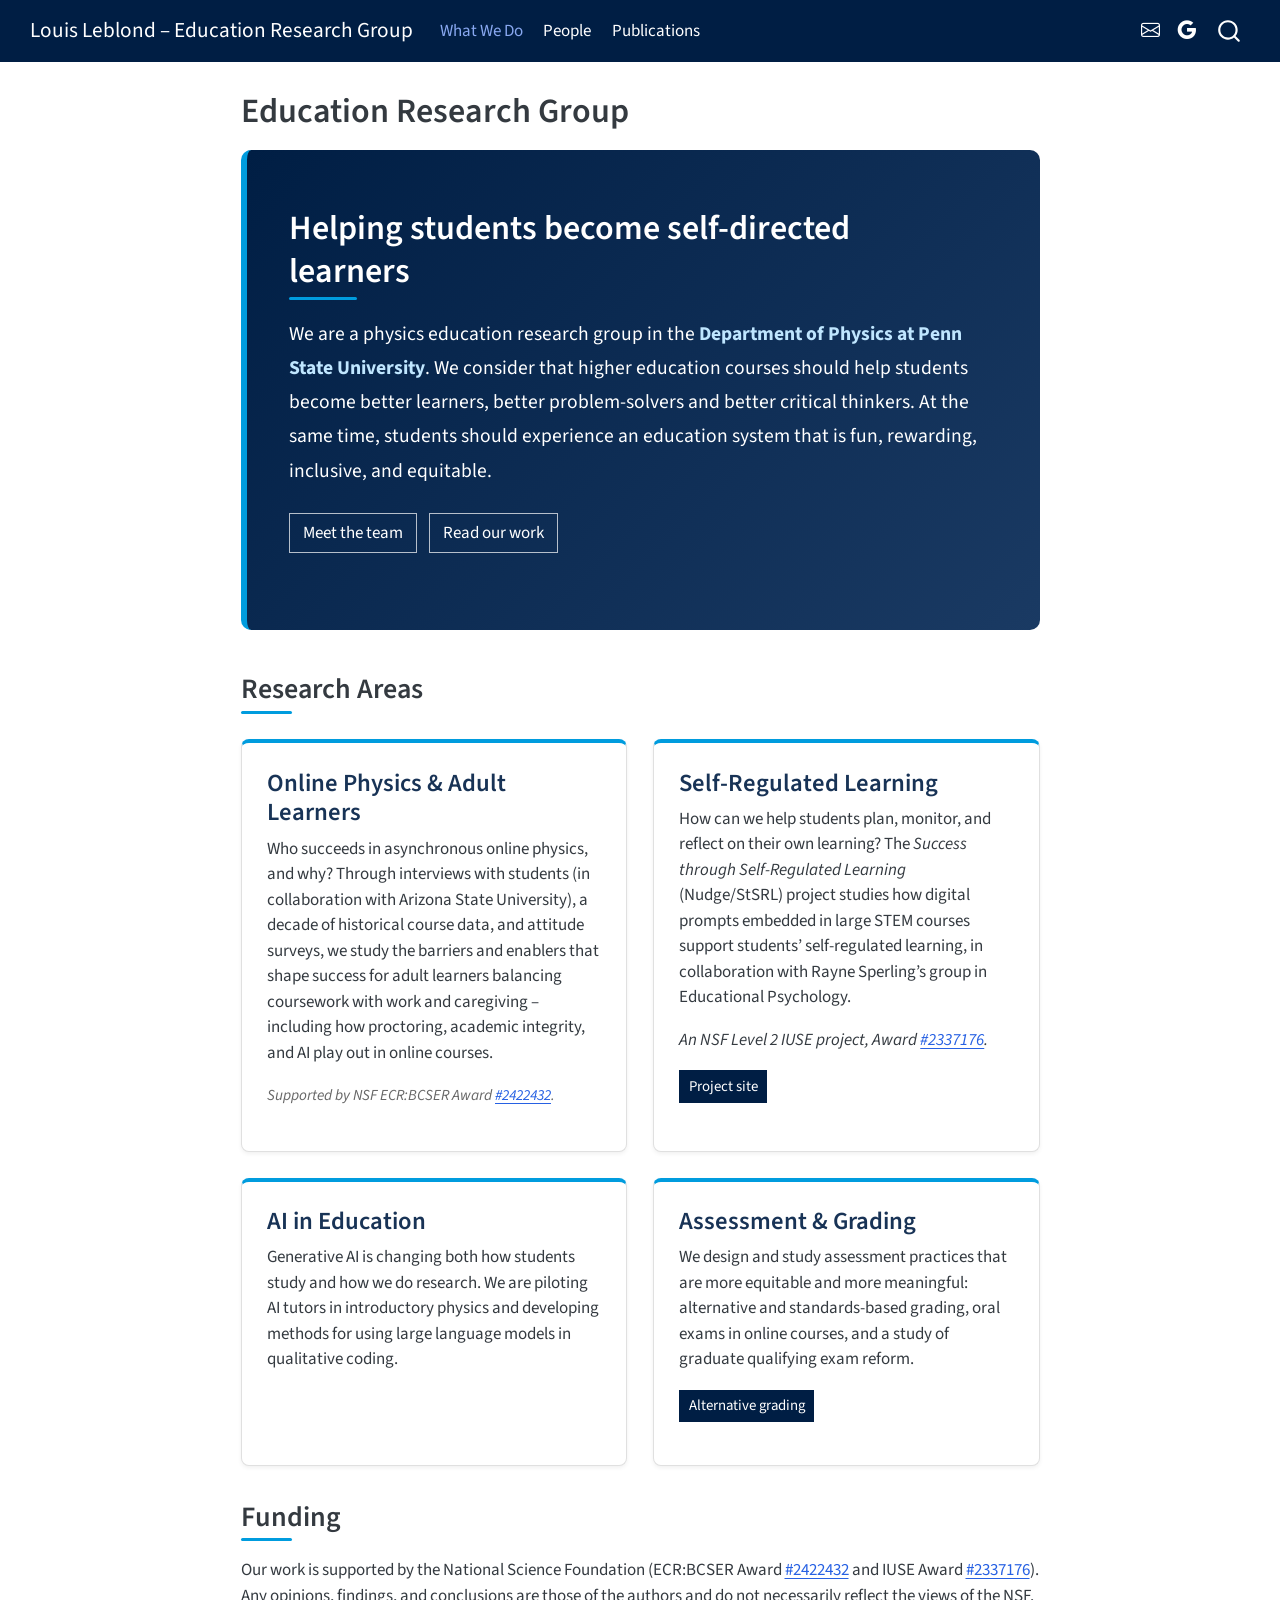
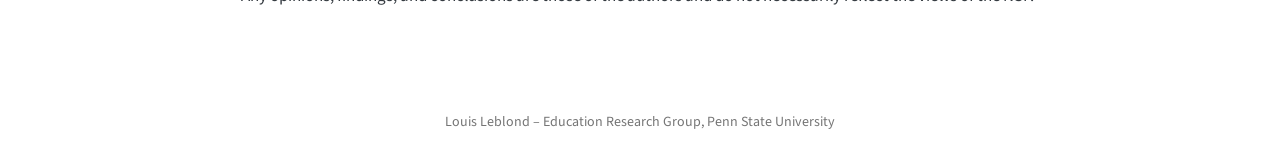
==== commit 55cbed76: "Built site for gh-pages" ====
--- a/index.html
+++ b/index.html
@@ -155,7 +155,7 @@
 
 <section id="helping-students-become-self-directed-learners" class="level2 hero-section">
 <h2 class="anchored" data-anchor-id="helping-students-become-self-directed-learners">Helping students become self-directed learners</h2>
-<p>We are a physics education research group in the <strong>Department of Physics at Penn State University</strong>. We study how students learn physics – especially in asynchronous online courses, and especially the non-traditional adult learners who take them – so that they experience an education system that is fun, rewarding, inclusive, and equitable.</p>
+<p>We are a physics education research group in the <strong>Department of Physics at Penn State University</strong>. We consider that higher education courses should help students become better learners, better problem-solvers and better critical thinkers. At the same time, students should experience an education system that is fun, rewarding, inclusive, and equitable.</p>
 <p><a href="./people.html" class="btn hero-btn">Meet the team</a> <a href="./publications.html" class="btn hero-btn">Read our work</a></p>
 </section>
 <section id="research-areas" class="level2">
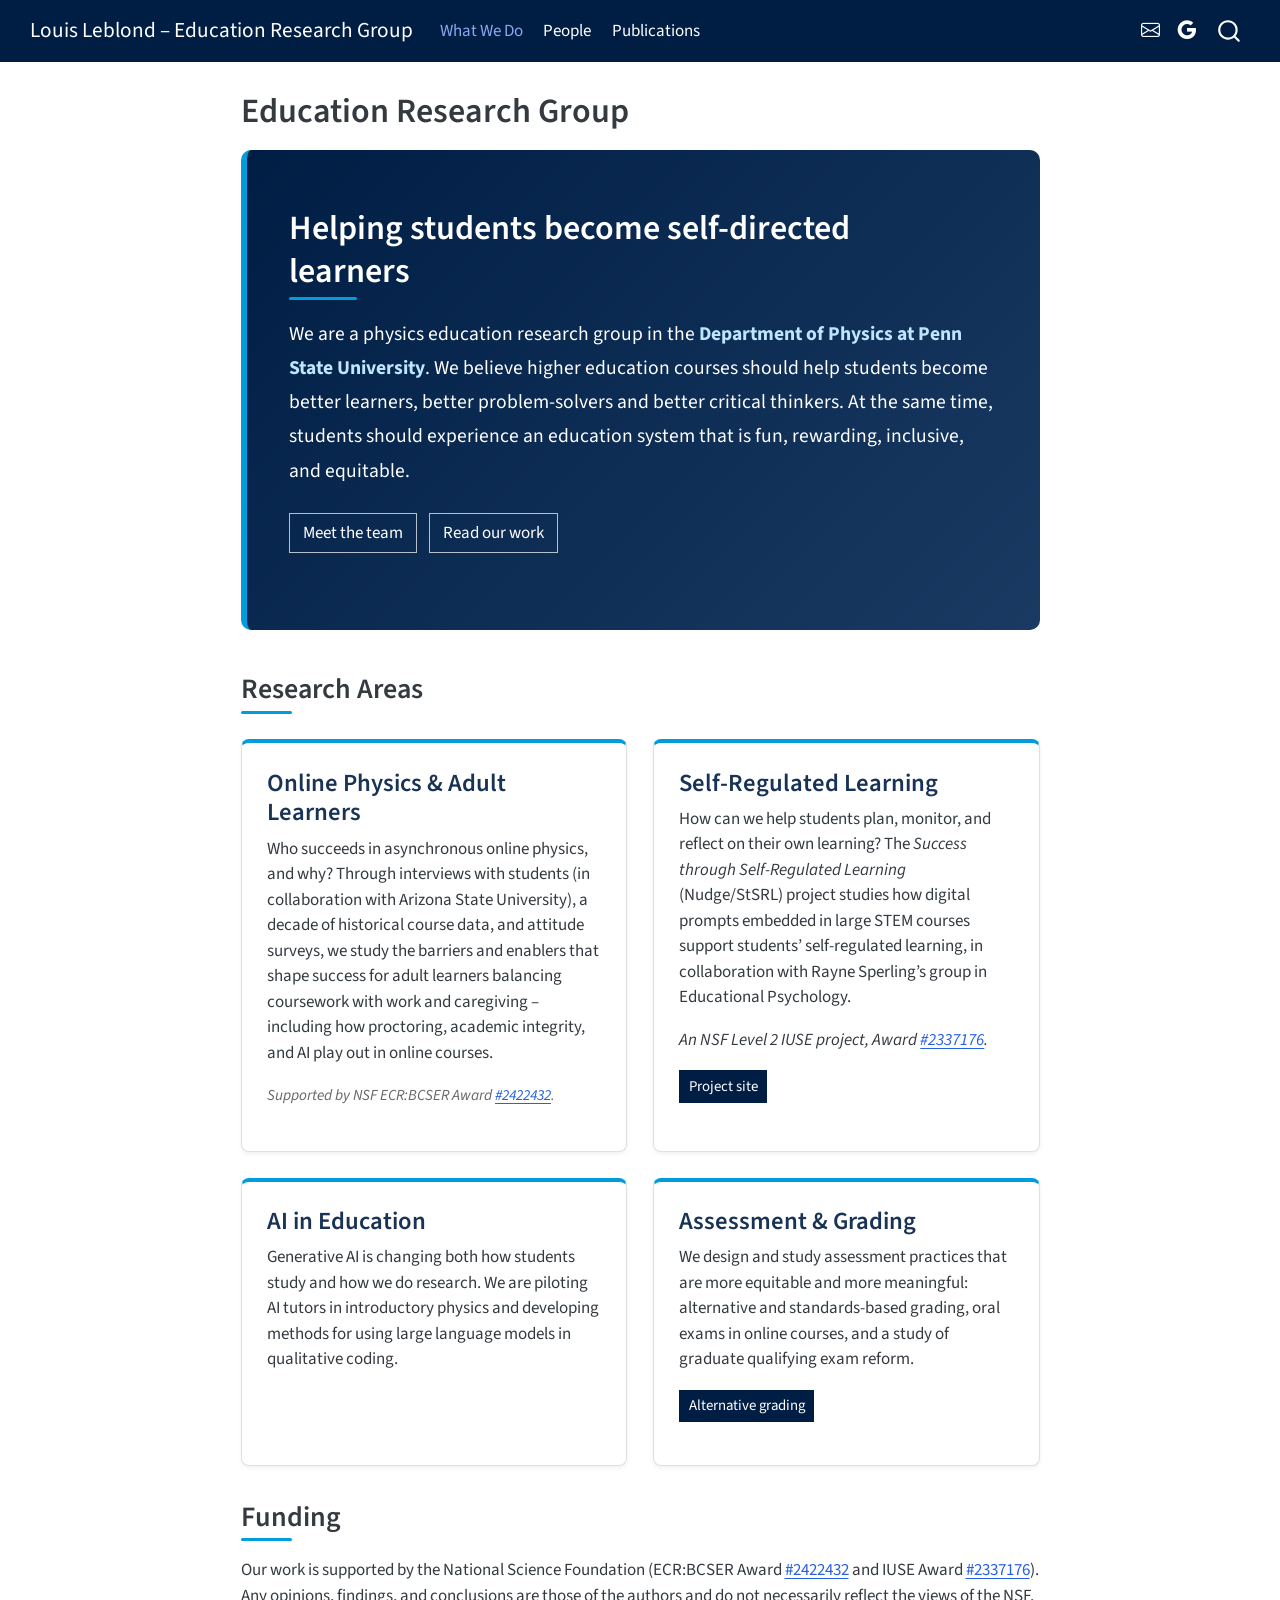
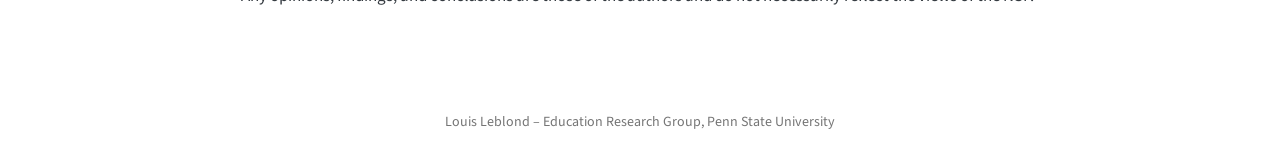
==== commit 2be7b78a: "Built site for gh-pages" ====
--- a/index.html
+++ b/index.html
@@ -155,7 +155,7 @@
 
 <section id="helping-students-become-self-directed-learners" class="level2 hero-section">
 <h2 class="anchored" data-anchor-id="helping-students-become-self-directed-learners">Helping students become self-directed learners</h2>
-<p>We are a physics education research group in the <strong>Department of Physics at Penn State University</strong>. We consider that higher education courses should help students become better learners, better problem-solvers and better critical thinkers. At the same time, students should experience an education system that is fun, rewarding, inclusive, and equitable.</p>
+<p>We are a physics education research group in the <strong>Department of Physics at Penn State University</strong>. We believe higher education courses should help students become better learners, better problem-solvers and better critical thinkers. At the same time, students should experience an education system that is fun, rewarding, inclusive, and equitable.</p>
 <p><a href="./people.html" class="btn hero-btn">Meet the team</a> <a href="./publications.html" class="btn hero-btn">Read our work</a></p>
 </section>
 <section id="research-areas" class="level2">
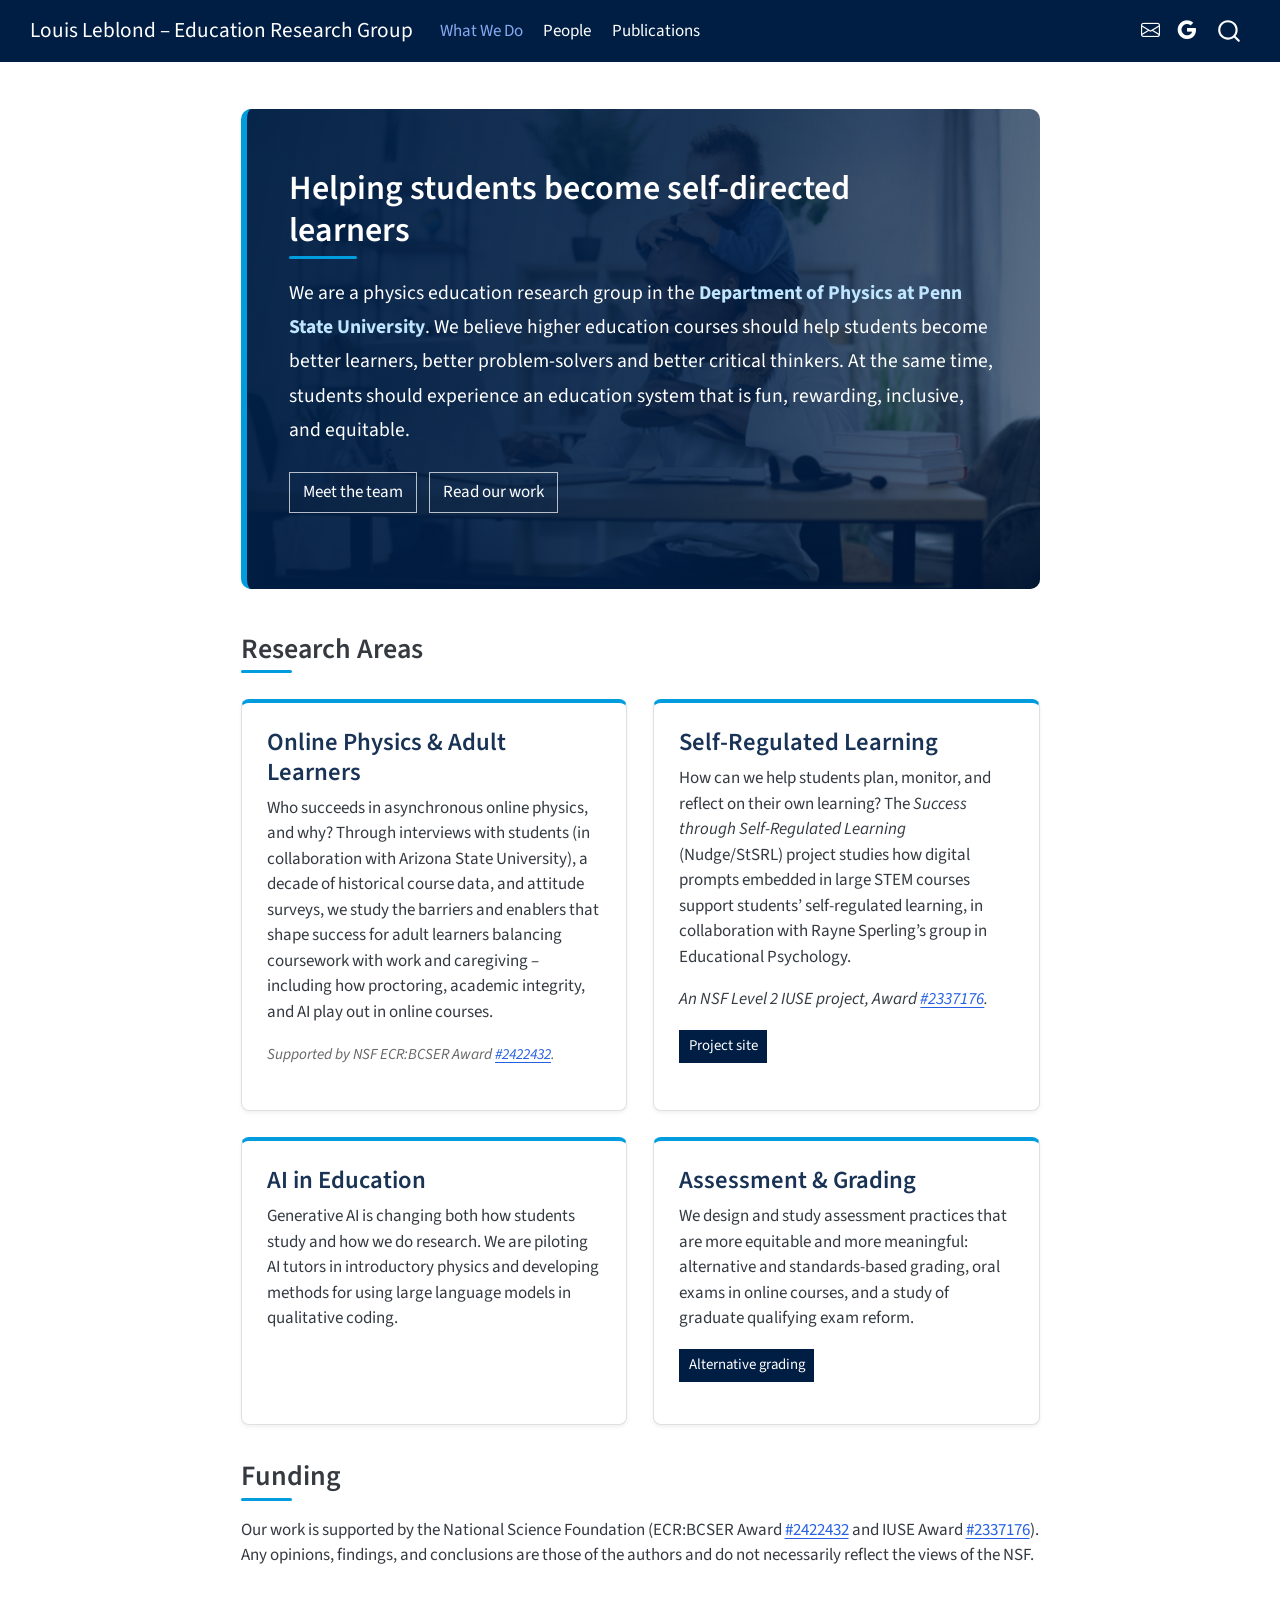
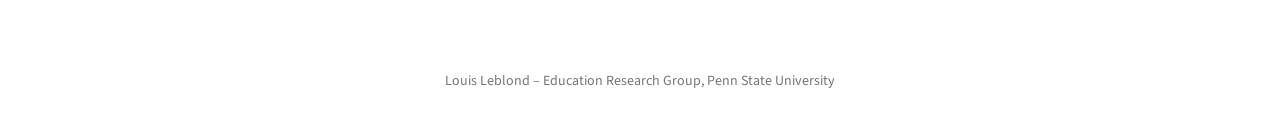
==== commit 3a2af047: "Built site for gh-pages" ====
--- a/index.html
+++ b/index.html
@@ -132,25 +132,9 @@
 <!-- margin-sidebar -->
     
 <!-- main -->
-<main class="content" id="quarto-document-content">
-
-<header id="title-block-header" class="quarto-title-block default">
-<div class="quarto-title">
-<h1 class="title">Education Research Group</h1>
-</div>
-
-
-
-<div class="quarto-title-meta">
-
-    
-  
-    
-  </div>
-  
-
-
-</header>
+<main class="content" id="quarto-document-content"><header id="title-block-header" class="quarto-title-block"></header>
+
+
 
 
 <section id="helping-students-become-self-directed-learners" class="level2 hero-section">
@@ -264,7 +248,7 @@
     }
       var localhostRegex = new RegExp(/^(?:http|https):\/\/localhost\:?[0-9]*\//);
       var mailtoRegex = new RegExp(/^mailto:/);
-        var filterRegex = new RegExp("https:\/\/lul29\.github\.io\/");
+        var filterRegex = new RegExp("https:\/\/louisleblond\.github\.io\/");
       var isInternal = (href) => {
           return filterRegex.test(href) || localhostRegex.test(href) || mailtoRegex.test(href);
       }
--- a/styles.css
+++ b/styles.css
@@ -26,7 +26,9 @@
 
 /* Hero section on homepage */
 .hero-section {
-  background: linear-gradient(135deg, var(--psu-blue) 0%, #1a3a63 100%);
+  background:
+    linear-gradient(100deg, rgba(0, 30, 68, 0.96) 0%, rgba(0, 30, 68, 0.88) 55%, rgba(0, 30, 68, 0.62) 100%),
+    url("images/adult-learner-family.png") right center / cover no-repeat;
   color: var(--psu-white);
   padding: 3.5rem 2.5rem;
   border-radius: 10px;
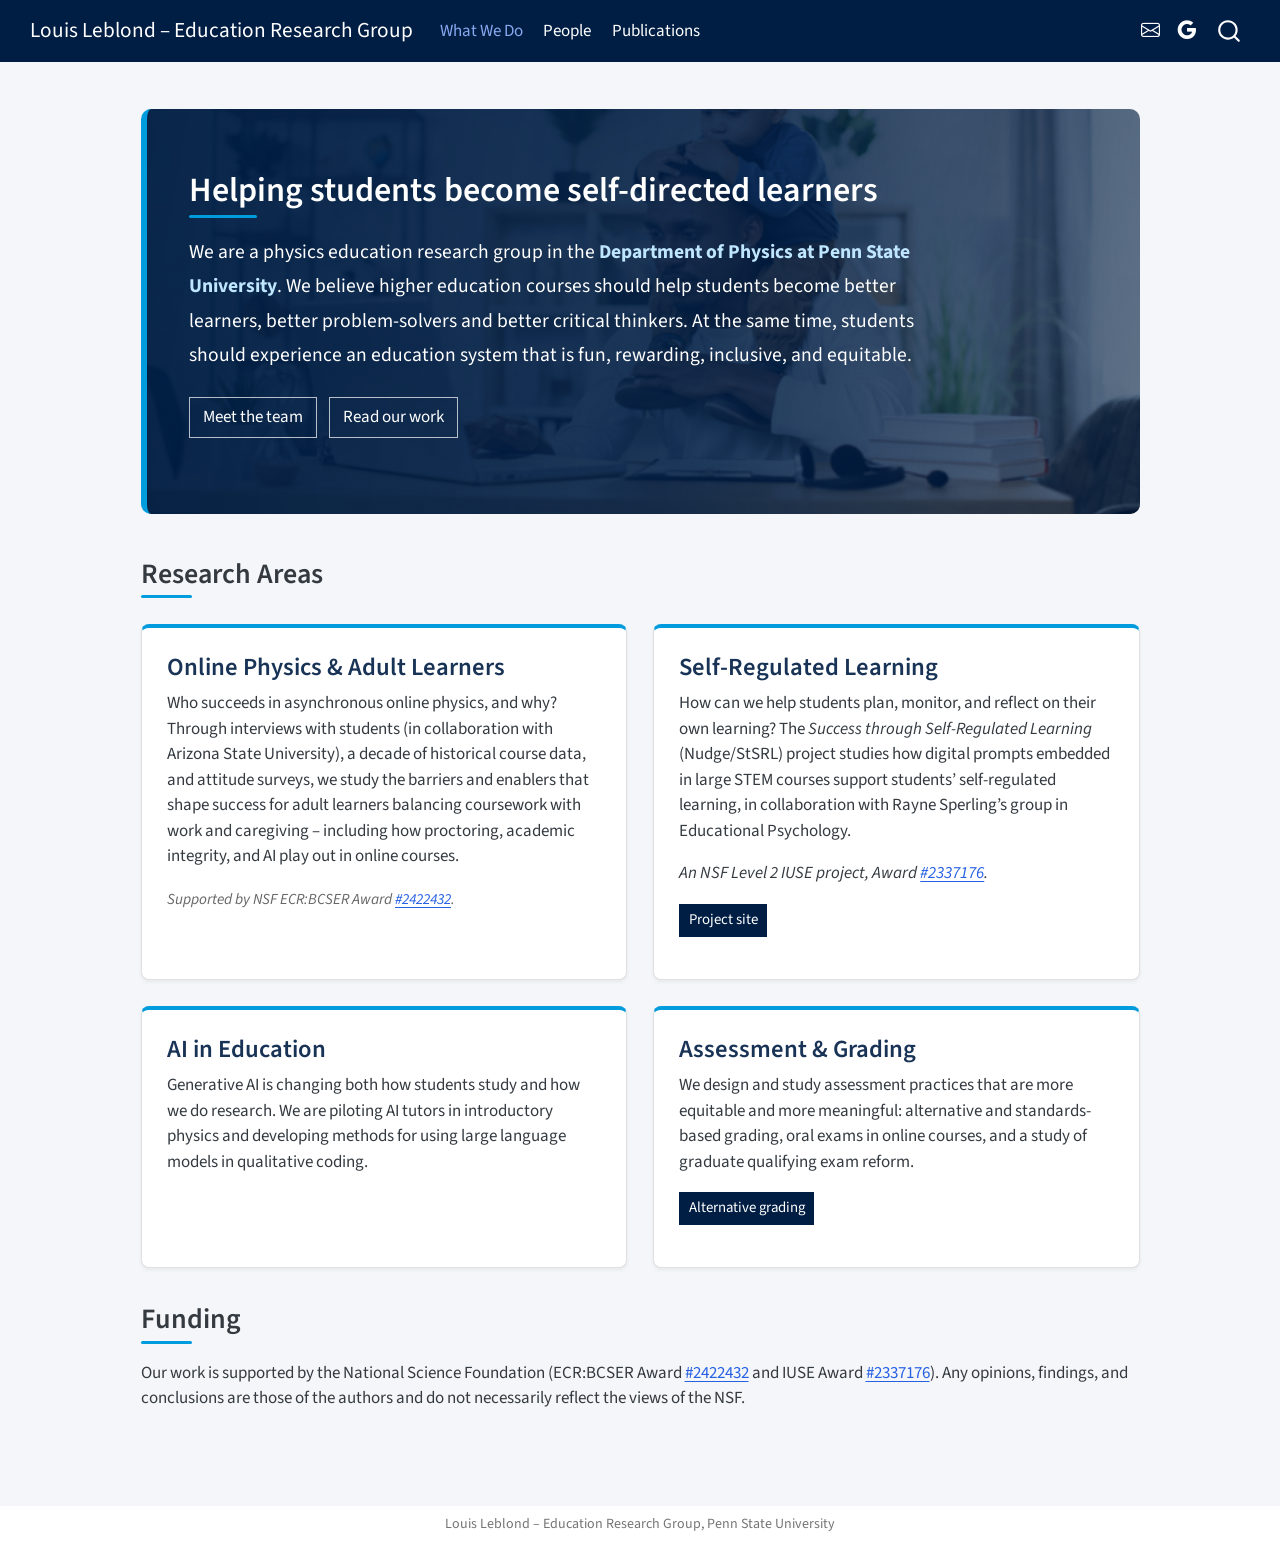
==== commit cd96c087: "Built site for gh-pages" ====
--- a/index.html
+++ b/index.html
@@ -45,7 +45,7 @@
 <link href="site_libs/quarto-html/quarto-syntax-highlighting-64a204ab8560d761af7679ceaba22944.css" rel="stylesheet" id="quarto-text-highlighting-styles">
 <script src="site_libs/bootstrap/bootstrap.min.js"></script>
 <link href="site_libs/bootstrap/bootstrap-icons.css" rel="stylesheet">
-<link href="site_libs/bootstrap/bootstrap-23dbf0f7964f2a968210c3f051382db4.min.css" rel="stylesheet" append-hash="true" id="quarto-bootstrap" data-mode="light">
+<link href="site_libs/bootstrap/bootstrap-9cacc91aab45be617caed6954965104a.min.css" rel="stylesheet" append-hash="true" id="quarto-bootstrap" data-mode="light">
 <script id="quarto-search-options" type="application/json">{
   "location": "navbar",
   "copy-button": false,
--- a/styles.css
+++ b/styles.css
@@ -4,6 +4,11 @@
   --psu-light-blue: #009CDE;
   --psu-white: #FFFFFF;
   --psu-light-gray: #F5F5F5;
+}
+
+/* Soft off-white page background so white cards stand out */
+body {
+  background: #f4f6f9;
 }
 
 /* Section headings: accent underline instead of full-width rule */
@@ -85,7 +90,7 @@
 /* Card layout for research areas and people */
 .card-grid {
   display: grid;
-  grid-template-columns: repeat(auto-fit, minmax(300px, 1fr));
+  grid-template-columns: repeat(auto-fit, minmax(340px, 1fr));
   gap: 1.5rem;
   margin: 1.5rem 0;
 }
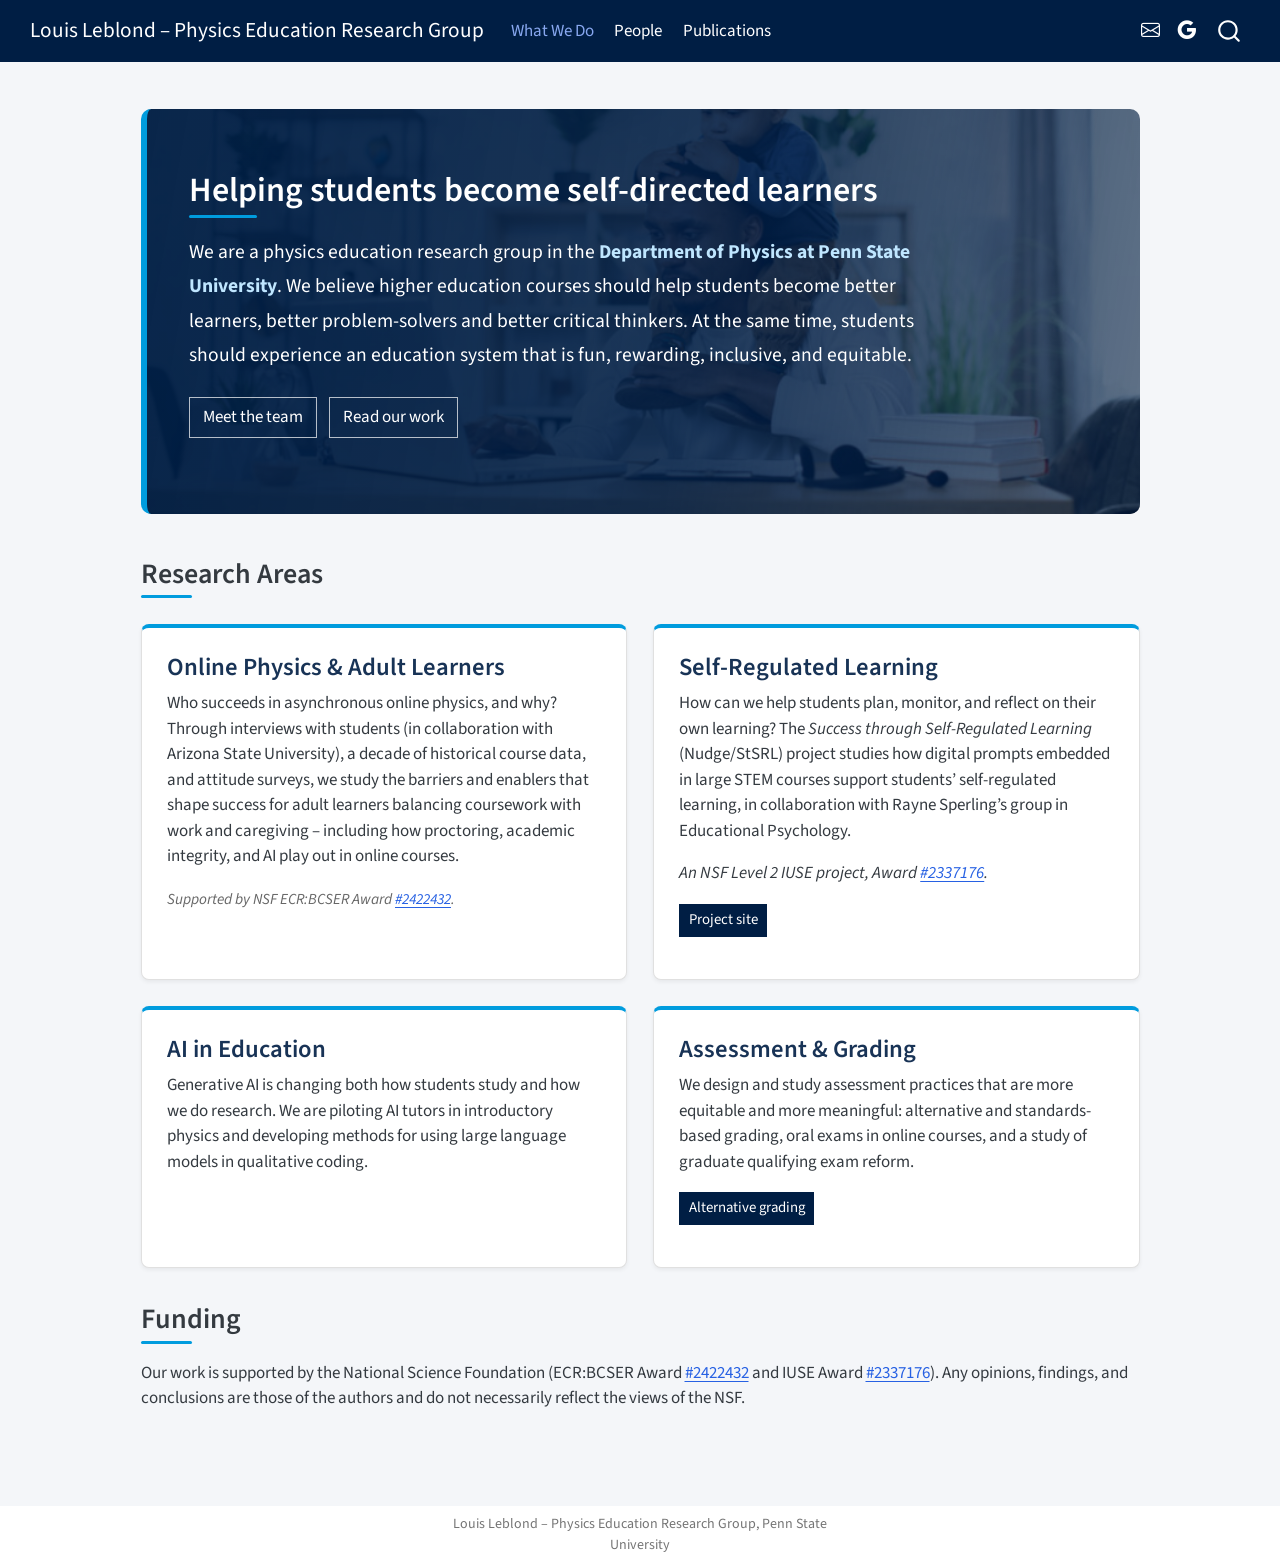
==== commit 86783516: "Built site for gh-pages" ====
--- a/index.html
+++ b/index.html
@@ -7,7 +7,7 @@
 <meta name="viewport" content="width=device-width, initial-scale=1.0, user-scalable=yes">
 
 
-<title>Louis Leblond – Education Research Group</title>
+<title>Louis Leblond – Physics Education Research Group</title>
 <style>
 /* Default styles provided by pandoc.
 ** See https://pandoc.org/MANUAL.html#variables-for-html for config info.
@@ -86,7 +86,7 @@
       <div class="navbar-container container-fluid">
       <div class="navbar-brand-container mx-auto">
     <a class="navbar-brand" href="./index.html">
-    <span class="navbar-title">Louis Leblond – Education Research Group</span>
+    <span class="navbar-title">Louis Leblond – Physics Education Research Group</span>
     </a>
   </div>
             <div id="quarto-search" class="" title="Search"></div>
@@ -582,7 +582,7 @@
       &nbsp;
     </div>   
     <div class="nav-footer-center">
-<p>Louis Leblond – Education Research Group, Penn State University</p>
+<p>Louis Leblond – Physics Education Research Group, Penn State University</p>
 </div>
     <div class="nav-footer-right">
       &nbsp;
